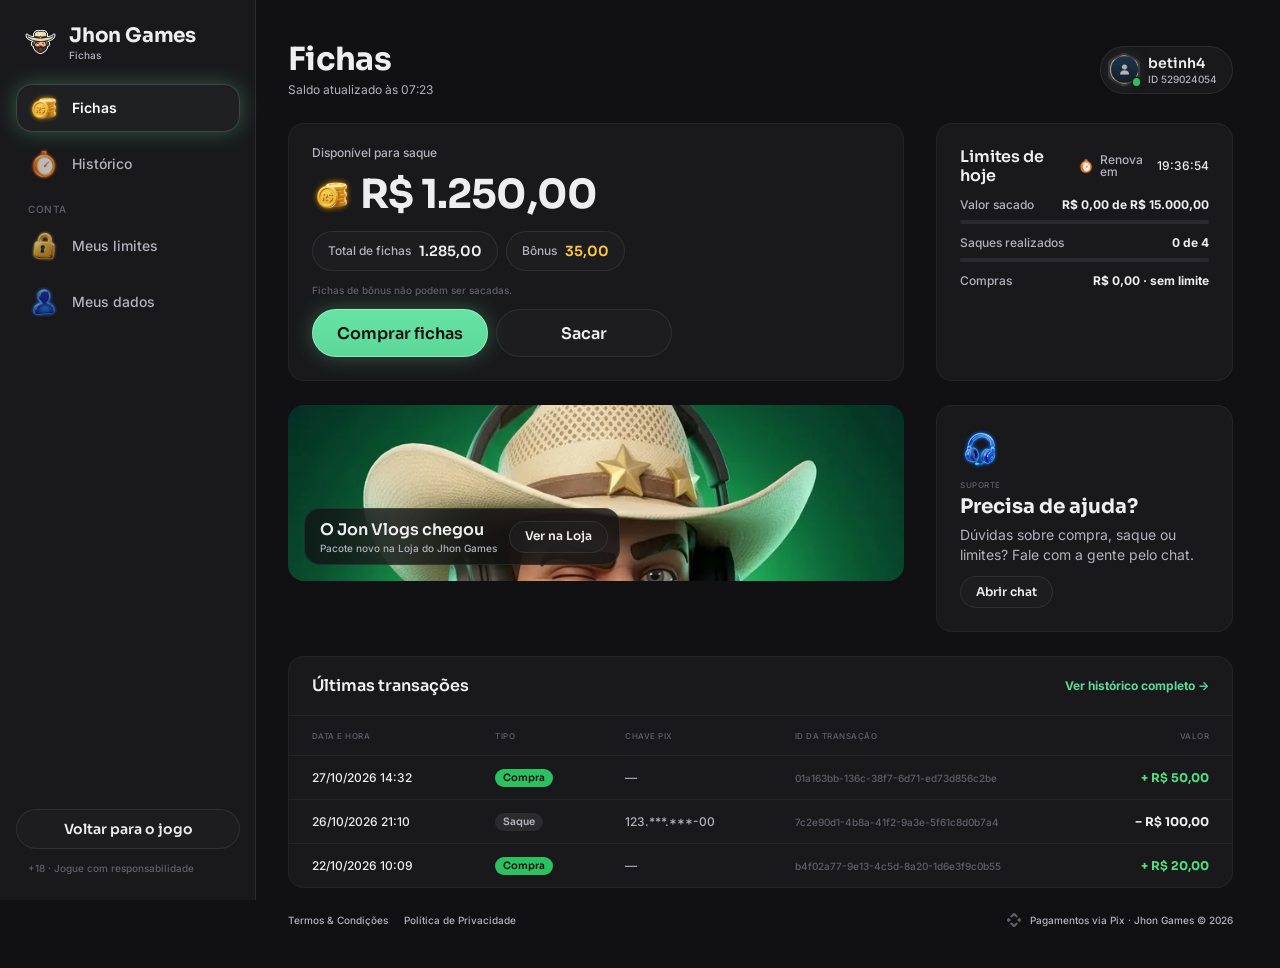
==== fichas/index.html @ e76ac59e "Protótipo jhon-games: versão da marca gerada a partir do EstrelaGames Kit da marca na Coleção Person" ====
<!doctype html>
<html lang="pt-BR">
<head>
<meta charset="utf-8">
<meta name="viewport" content="width=device-width, initial-scale=1, viewport-fit=cover">
<meta name="robots" content="noindex, nofollow">
<meta name="theme-color" content="#111113">
<title>Fichas · Jhon Games</title>
<link rel="icon" href="../assets/ui/logo_icon.webp">
<link rel="preconnect" href="https://fonts.googleapis.com">
<link rel="preconnect" href="https://fonts.gstatic.com" crossorigin>
<link rel="stylesheet" href="https://fonts.googleapis.com/css2?family=Inter:wght@400;500;600;700&family=Sora:wght@600;700;800&display=swap">
<link rel="stylesheet" href="../css/tokens.css?v=20261027h">
<link rel="stylesheet" href="../css/ui.css?v=20261027h">
<link rel="stylesheet" href="fichas.css?v=20261027h">
</head>
<body>
<svg width="0" height="0" style="position:absolute" aria-hidden="true">
  <defs><clipPath id="hexclip" clipPathUnits="objectBoundingBox"><path id="hexpath" d=""/></clipPath></defs>
  <symbol id="i-chev-l-light" viewBox="0 0 320 512"><path d="M20.7 267.3c-6.2-6.2-6.2-16.4 0-22.6l192-192c6.2-6.2 16.4-6.2 22.6 0s6.2 16.4 0 22.6L54.6 256 235.3 436.7c6.2 6.2 6.2 16.4 0 22.6s-16.4 6.2-22.6 0l-192-192z"/></symbol>
  <symbol id="i-x" viewBox="0 0 384 512"><path d="M324.5 411.1c6.2 6.2 16.4 6.2 22.6 0s6.2-16.4 0-22.6L214.6 256 347.1 123.5c6.2-6.2 6.2-16.4 0-22.6s-16.4-6.2-22.6 0L192 233.4 59.5 100.9c-6.2-6.2-16.4-6.2-22.6 0s-6.2 16.4 0 22.6L169.4 256 36.9 388.5c-6.2 6.2-6.2 16.4 0 22.6s16.4 6.2 22.6 0L192 278.6 324.5 411.1z"/></symbol>
  <symbol id="i-check" viewBox="0 0 448 512"><path d="M438.6 105.4c12.5 12.5 12.5 32.8 0 45.3l-256 256c-12.5 12.5-32.8 12.5-45.3 0l-128-128c-12.5-12.5-12.5-32.8 0-45.3s32.8-12.5 45.3 0L160 338.7 393.4 105.4c12.5-12.5 32.8-12.5 45.3 0z"/></symbol>
  <symbol id="i-copy" viewBox="0 0 448 512"><path d="M208 0H332.1c12.7 0 24.9 5.1 33.9 14.1l67.9 67.9c9 9 14.1 21.2 14.1 33.9V336c0 26.5-21.5 48-48 48H208c-26.5 0-48-21.5-48-48V48c0-26.5 21.5-48 48-48zM48 128h80v64H64V448H256V416h64v48c0 26.5-21.5 48-48 48H48c-26.5 0-48-21.5-48-48V176c0-26.5 21.5-48 48-48z"/></symbol>
  <symbol id="i-pix" viewBox="0 0 24 24"><path d="M6.1 6.3 10.1 2.3a2.7 2.7 0 0 1 3.8 0l4 4-2.3 2.3-2.9-2.9a1 1 0 0 0-1.4 0L8.4 8.6 6.1 6.3zm11.8 11.4-4 4a2.7 2.7 0 0 1-3.8 0l-4-4 2.3-2.3 2.9 2.9a1 1 0 0 0 1.4 0l2.9-2.9 2.3 2.3zM2.3 10.1l1.6-1.6L7.4 12l-3.5 3.5-1.6-1.6a2.7 2.7 0 0 1 0-3.8zm19.4 0a2.7 2.7 0 0 1 0 3.8l-1.6 1.6-3.5-3.5 3.5-3.5 1.6 1.6z"/></symbol>
</svg>

<div class="fx">
  <aside class="side" id="side" aria-label="Menu"></aside>
  <div class="main">
    <header class="mtop" id="mtop"></header>
    <main class="page" id="page"></main>
    <footer class="foot" id="foot"></footer>
  </div>
</div>
<div class="veil" id="veil" hidden><section class="drawer" id="drawer" role="dialog" aria-modal="true"></section></div>
<div class="toast" id="toast"><span class="hint-pill" id="toastTxt"></span></div>

<script src="fichas.js?v=20261027h"></script>
</body>
</html>
---- css/tokens.css ----
/* Jhon Games · tokens do DS EstrelaGames (Rjx31bgpOt4m1U8DVKyWtd · modo Jhon Games), valores resolvidos 1:1 */
:root{
  color-scheme: dark;
  /* background */
  --bg-default:#111113; --bg-subtle:#19191b; --bg-strong:#222325; --bg-raised:#292a2e; --bg-inset:#010101; --bg-highlight:#ffffff14; --bg-chrome:#19191b; --bg-divider:#292a2e; --bg-band:#00000052;
  --bga-default-50:#11111380; --bga-default-75:#111113bf; --bga-subtle-50:#19191b80; --bga-subtle-75:#19191bbf;
  --bga-strong-25:#22232540; --bga-strong-50:#22232580; --bga-strong-75:#222325bf;
  --bga-secondary-16:#5bd89929; --bga-secondary-32:#5bd89952; --bga-accent-12:#ffc8411f;
  /* border */
  --border-muted:#ffffff14; --border-default:#222325; --border-strong:#393a40; --border-focus:#67e3a3;
  --border-hl-top:#ffffff29; --border-gold-top:#b9f9d3e5; --border-gold-bottom:#67e3a35c;
  /* text */
  --text-default:#eeeef0; --text-muted:#b2b3bd; --text-link:#5bd899; --text-subtle:#5f606a; --text-disabled:#46484f;
  --text-brand:#5bd899; --text-success:#52de7e; --text-error:#ff6b6e; --text-prize:#ffc841;
  --text-on-color:#ffffff; --text-on-color-muted:#ffffffd9; --text-on-color-subtle:#ffffffb2; --text-on-light:#111113;
  /* system */
  --sys-info:#72edad; --sys-success:#2cc160; --sys-success-strong:#8cf0a9; --sys-warning:#ffbe2e; --sys-error:#ef4452;
  --sysa-success-25:#2cc16040; --sysa-error-25:#ef445240; --sysa-info-25:#3b74f540;
  --notification-error:#ef4452;
  /* effects */
  --hl-subtle:#ffffff29; --hl:#ffffff52; --hl-strong:#ffffff7a;
  --shadow-faint:#0000001f; --shadow-subtle:#0000003d; --shadow:#00000066; --shadow-strong:#00000080;
  --glow-info:#67e3a352; --glow-accent:#ffbe2e52; --glow-success:#52de7ea3; --glow-gold:#5bd89952; --glow-blue:#5bd899; --glow-red:#ff6b6e;
  /* surfaces */
  --surface-card-top:#19191b; --surface-card-bottom:#111113; --surface-elevated-top:#292a2e; --surface-elevated-bottom:#19191b;
  /* buttons */
  --btn-primary-top:#67e3a3; --btn-primary-bg:#0d8353; --btn-secondary-border:#72edad;
  --btn-disabled-top:#292a2e; --btn-disabled-bg:#292a2e; --btn-disabled-text:#46484f;
  /* tabs */
  --tab-default-text:#b2b3bd; --tab-container:#222325; --input-border:#222325;
  --tab-padrao:#67e3a3; --tab-padrao-tint:#67e3a33d; --tab-rosa:#e93d82; --tab-rosa-tint:#e93d823d;
  /* games */
  --game-truco:#e5484d; --game-paulista:#3b74f5; --game-cacheta:#8752f2; --game-tranca:#2cc160; --game-buraco:#1f9a4a;
  --game-poker:#0fa968; --game-sinuca:#2fa35a; --game-todos:#72edad; --game-domino:#14b8a6; --game-dama:#f76b15; --game-xadrez:#5b6cff;
  --game-paulista-tint:#3b74f53d; --game-truco-tint:#e5484d3d; --game-cacheta-tint:#8752f23d; --game-buraco-tint:#1f9a4a3d;
  /* crew */
  --crew-engenheiro:#4fb3ff; --crew-comandante:#f5c542; --crew-piloto:#ff5a36; --crew-navegador:#e86bff; --crew-explorador:#4dffb8;
  --crew-bar:#ff9f43; --crew-reis:#34d399; --crew-nobru:#3d8bff; --crew-inhui:#ff4fb0;
  /* stake / table */
  --stake-padrao-top:#005936; --stake-padrao-bottom:#072e1c; --stake-iniciante-top:#1f9a4a; --stake-iniciante-bottom:#1f502c;
  --table-card-top:#1f5a4a; --table-card-bottom:#0f2e2a; --table-stake:#ffc841;
  --plus-bg:#52de7e; --plus-icon:#111113;
  /* cards */
  --card-face:#ffffff; --card-border:#9ea2a4; --suit-red:#c72c3d; --suit-black:#141922; --back-top:#0e6c44; --back-bottom:#003d21;
  /* seat timer */
  --seat-timer-track:#ffffff1f; --seat-timer:#72edad;
  /* type */
  --f-display:"Sora", "Inter", system-ui, sans-serif;
  --f-ui:"Inter", system-ui, -apple-system, sans-serif;
  --f-call:"Industry", "Sora", sans-serif;
  /* marca · Jhon Games (sobrescreve) */
  --back-top:#0d8353; --back-bottom:#072e1c; --btn-primary-text:#111113; --btn-primary-bg:#5bd899; --crew-nobru:#72EDAD; --crew-inhui:#72EDAD;
}
/* estilos de texto do DS */
.t-d3xl{font:700 64px/1.2 var(--f-display);letter-spacing:-.02em}
.t-d2xl{font:700 48px/1.2 var(--f-display);letter-spacing:-.02em}
.t-dxl{font:700 40px/1.2 var(--f-display);letter-spacing:-.02em}
.t-dl{font:700 32px/1.2 var(--f-display);letter-spacing:-.02em}
.t-dm{font:700 24px/1.2 var(--f-display);letter-spacing:-.01em}
.t-ds{font:700 20px/1.2 var(--f-display);letter-spacing:-.01em}
.t-dxs{font:600 16px/1.2 var(--f-display)}
.t-d2xs{font:600 14px/1.2 var(--f-display)}
.t-d3xs{font:600 12px/1.2 var(--f-display)}
.t-hm{font:700 20px/1.2 var(--f-ui)}
.t-ll{font:500 16px/1 var(--f-ui)} .t-lm{font:500 14px/1 var(--f-ui)} .t-ls{font:500 12px/1 var(--f-ui)} .t-lxs{font:500 10px/1 var(--f-ui)} .t-l2xs{font:500 8px/1 var(--f-ui)}
.t-link{font:700 12px/1.5 var(--f-ui)}
.t-p2xl{font:400 20px/1.5 var(--f-ui)} .t-pm{font:400 14px/1.5 var(--f-ui)} .t-ps{font:400 12px/1.5 var(--f-ui)}
---- css/ui.css ----
/* EstrelaGames · base + componentes do DS (Apple Gamer Style · Glass). Medidas 1:1 com o Figma (frame 375). */
*{box-sizing:border-box}
html,body{height:100%;margin:0}
body{background:#05080c;color:var(--text-default);font-family:var(--f-ui);-webkit-font-smoothing:antialiased;overflow:hidden;-webkit-text-size-adjust:100%}
button{font:inherit;color:inherit;border:0;background:none;padding:0;margin:0;cursor:pointer;-webkit-tap-highlight-color:transparent;text-align:inherit}
button:focus-visible,[role="button"]:focus-visible{outline:2px solid var(--border-focus);outline-offset:2px}
/* cards clicáveis são div[role=button]: o WebKit (iPhone) não estica os filhos de um <button> com flex */
[role="button"]{cursor:pointer;-webkit-tap-highlight-color:transparent;-webkit-user-select:none;user-select:none;outline:0}
input{font:inherit;color:inherit;border:0;background:none;outline:0;padding:0;margin:0;min-width:0}
img,video{display:block;max-width:100%;user-select:none;-webkit-user-drag:none}
svg{display:block}
[hidden]{display:none!important}
.ic{flex:none;object-fit:contain;pointer-events:none}

/* ---------- aparelho ---------- */
.stage-wrap{position:fixed;inset:0;display:flex;align-items:center;justify-content:center}
.phone{position:relative;width:375px;height:812px;background:var(--bg-subtle);overflow:hidden;border-radius:48px;box-shadow:0 0 0 10px #0c1016,0 0 0 11px #2a3340,0 40px 80px rgba(0,0,0,.6);transform-origin:center;display:flex;flex-direction:column}
.status{position:relative;flex:none;height:44px;display:flex;align-items:center;justify-content:space-between;padding:0 26px 0 32px;font:600 15px/1 var(--f-ui);background:var(--bg-subtle);z-index:60;pointer-events:none}
.status .island{position:absolute;left:50%;top:10px;width:118px;height:32px;margin-left:-59px;border-radius:20px;background:#000}
.status .icons{display:flex;gap:6px;align-items:center}
.app{position:relative;flex:1;min-height:0;overflow:hidden}
@media (max-width:520px){
  .phone{width:100vw;height:100vh;height:100dvh;border-radius:0;box-shadow:none;transform:none!important}
  .status{display:none}
  .app{padding-top:env(safe-area-inset-top,0px)}
}
.scr{position:absolute;inset:0;display:flex;flex-direction:column;background:var(--bg-subtle);overflow:hidden}
.app>.scr{top:env(safe-area-inset-top,0px)}
@media (min-width:521px){.app>.scr{top:0}}
.scroll{flex:1;min-height:0;overflow-y:auto;overflow-x:hidden;-webkit-overflow-scrolling:touch;scrollbar-width:none;overscroll-behavior:contain}
.scroll::-webkit-scrollbar,.hscroll::-webkit-scrollbar{display:none}
/* linha com rolagem lateral: sem clip, sangra até a borda da tela (regra Oct 26) */
.hscroll{display:flex;overflow-x:auto;overflow-y:visible;scrollbar-width:none;margin:0 -8px;padding:0 8px;scroll-padding:0 8px;-webkit-overflow-scrolling:touch}

/* ---------- ícones 3D ---------- */
.i16{width:16px;height:16px}.i20{width:20px;height:20px}.i24{width:24px;height:24px}.i28{width:28px;height:28px}.i32{width:32px;height:32px}.i36{width:36px;height:36px}.i40{width:40px;height:40px}.i48{width:48px;height:48px}

/* ---------- header-game (Mobile · Glass) ---------- */
.hdr{position:relative;flex:none;height:64px;display:flex;align-items:center;gap:4px;padding:8px 12px;background:var(--bg-subtle);overflow:hidden;z-index:20}
.hdr::before{content:"";position:absolute;left:48px;top:-70px;width:280px;height:140px;border-radius:50%;background:var(--glow-blue);filter:blur(60px);opacity:.15;pointer-events:none}
.hdr .side{position:relative;flex:1;min-width:0;display:flex;align-items:center;gap:4px}
.hdr .logo{width:24px;height:36px;display:grid;place-items:center;flex:none}
.hdr .logo img{width:25px;height:24px}
.cpill{flex:1;min-width:0;height:34px;display:flex;align-items:center;gap:2px;padding:4px;border-radius:999px;background:linear-gradient(90deg,#52de7e1a,#22232506),var(--bga-strong-50);box-shadow:inset 0 0 0 1px var(--border-muted);overflow:hidden}
.cpill.bonus{padding:4px 8px 4px 4px;background:linear-gradient(90deg,#22232506,#ffc8411a),var(--bga-strong-50)}
.cpill .ic{width:24px;height:24px}
.cpill .t{flex:1;min-width:0;display:flex;flex-direction:column;gap:2px;text-align:left}
.cpill .t small{font:500 8px/1 var(--f-ui);color:var(--text-muted)}
.cpill .t b{font:700 12px/10px var(--f-ui);color:var(--text-default);white-space:nowrap;overflow:hidden;text-overflow:ellipsis}
.cpill.bonus .t b{color:var(--text-prize)}
.cpill .plus{width:20px;height:20px;border-radius:10px;background:var(--plus-bg);display:grid;place-items:center;flex:none}
.cpill .plus svg{width:12px;height:12px;fill:var(--plus-icon)}
.hbell{position:relative;width:36px;height:36px;border-radius:18px;background:var(--bga-strong-50);box-shadow:inset 0 0 0 1px var(--border-muted);display:grid;place-items:center;flex:none}
.hbell .ic{width:28px;height:28px}
.hbell i{position:absolute;left:28px;top:0;width:8px;height:8px;border-radius:50%;background:var(--notification-error)}
.hbell i[hidden]{display:none}

/* ---------- header-avatar (hexágono com borda da tripulação) ---------- */
.hav{position:relative;display:inline-block;flex:none;width:var(--w,44px);height:var(--h,48px)}
.hav .gl{position:absolute;left:-4.5%;top:0;width:109%;aspect-ratio:1;border-radius:50%;background:var(--cc);filter:blur(calc(var(--w,44px) * .16));opacity:.45;pointer-events:none}
.hav .hx{position:absolute;inset:0;-webkit-clip-path:url(#hexclip);clip-path:url(#hexclip);background:var(--cc)}
.hav .hx img{position:absolute;inset:2px;width:calc(100% - 4px);height:calc(100% - 4px);object-fit:cover;object-position:center top;-webkit-clip-path:url(#hexclip);clip-path:url(#hexclip);background:var(--bg-raised)}
.hav .on{position:absolute;left:77%;top:75%;width:23%;aspect-ratio:1;border-radius:50%;background:var(--sys-success);box-shadow:0 0 0 1.5px var(--bg-subtle)}
.hav.xs{--w:24px;--h:26px}.hav.s{--w:32px;--h:35px}.hav.m{--w:44px;--h:48px}.hav.l{--w:56px;--h:60px}
.hav.xs .hx img,.hav.s .hx img{inset:1.5px;width:calc(100% - 3px);height:calc(100% - 3px)}
.hav.empty{height:var(--w)}
.hav.empty .av0{position:absolute;inset:4.5%;width:91%;height:91%}
.hav.empty .add{position:absolute;left:63.6%;top:63.6%;width:27.3%;height:27.3%;border-radius:50%;background:var(--plus-bg);box-shadow:0 0 0 1.2px var(--bg-subtle);display:grid;place-items:center}
.hav.empty .add svg{width:58%;height:58%;fill:var(--plus-icon)}

/* ---------- avatar circular (avatar-estrela-games) ---------- */
.av{position:relative;display:inline-block;vertical-align:middle;flex:none;width:var(--s,48px);height:var(--s,48px);border-radius:50%;background:linear-gradient(180deg,var(--surface-elevated-top),var(--surface-elevated-bottom));box-shadow:inset 0 0 0 var(--bw,2px) #ffffff29}
.av img{position:absolute;inset:var(--bw,2px);width:calc(100% - 2*var(--bw,2px));height:calc(100% - 2*var(--bw,2px));border-radius:50%;object-fit:cover;object-position:center top}
.av.s{--s:32px;--bw:1px}.av.m{--s:48px;--bw:2px}.av.l{--s:80px;--bw:3px}.av.xl{--s:120px;--bw:4px}
.av .lvl{position:absolute;left:50%;bottom:-4px;transform:translateX(-50%);padding:1px 6px;border-radius:999px;background:var(--bg-raised);box-shadow:0 0 0 2px var(--bg-default);font:600 12px/14px var(--f-display);white-space:nowrap}
.av.empty .ph{position:absolute;inset:25%;width:50%;height:50%;fill:#ffffff52}
.av .addb{position:absolute;left:63.3%;top:63.3%;width:36.7%;height:36.7%;border-radius:50%;background:var(--plus-bg);display:grid;place-items:center;box-shadow:0 0 0 3px var(--bg-subtle)}
.av .addb svg{width:50%;height:50%;fill:#fff}

/* ---------- navbar-glass ---------- */
.nav{position:absolute;left:16px;right:16px;bottom:calc(12px + env(safe-area-inset-bottom,0px));height:64px;display:flex;align-items:stretch;padding:4px;border-radius:24px;background:var(--bga-strong-75);box-shadow:inset 0 0 0 1px var(--border-muted);-webkit-backdrop-filter:blur(24px);backdrop-filter:blur(24px);z-index:30}
.nav>button{position:relative;flex:1;min-width:0;display:flex;flex-direction:column;align-items:center;justify-content:center;border-radius:20px}
.nav>button .ic{width:32px;height:32px;opacity:.75}
.nav>button>span{font:500 10px/1 var(--f-ui);color:var(--text-subtle);white-space:nowrap}
.nav>button.on{flex:none;width:104px;justify-content:flex-end;gap:2px;padding-bottom:6px;background:var(--bga-secondary-16);box-shadow:inset 0 0 0 1px var(--hl-subtle),0 0 20px var(--glow-info)}
.nav>button.on .ic{position:absolute;left:28px;top:-14px;width:48px;height:48px;opacity:1}
.nav>button.on .lr{width:100%;display:flex;align-items:center;justify-content:space-between;padding:0 8px}
.nav>button.on .lr span{font:500 10px/1 var(--f-ui);color:var(--text-on-color)}
.nav .lr i{width:16px;height:16px;display:grid;place-items:center}
.nav .lr svg{width:10px;height:16px;fill:var(--text-on-color)}

/* ---------- game-block ---------- */
.gb{position:relative;flex:none;width:72px;height:64px;border-radius:16px;display:flex;flex-direction:column;align-items:center;justify-content:center;padding:4px 0;background:var(--tab-container);box-shadow:inset 0 0 0 1px var(--hl);font:500 10px/1 var(--f-ui);color:var(--text-on-color);white-space:nowrap}
.gb .ic{width:40px;height:40px}
.gb.on{justify-content:flex-end;padding:0 0 6px;background:var(--gc);box-shadow:0 4px 12px var(--gs,transparent)}
.gb.on .ic{position:absolute;left:50%;top:-12px;width:60px;height:60px;margin-left:-30px}
.gb .lk{position:absolute;right:4px;top:4px;width:14px;height:14px;opacity:.8}
.gb.on .lk{display:none}
.games-row{gap:8px;padding-top:12px;margin-top:-12px}
.games-row .gb{width:72px}

/* ---------- tabs ---------- */
.tabs{display:flex;gap:2px;height:44px;padding:4px;border-radius:12px;background:var(--bg-raised);box-shadow:inset 0 0 0 1px var(--input-border)}
.tabs>button{position:relative;flex:1;min-width:0;height:34px;border-radius:8px;display:flex;align-items:center;justify-content:center;padding:8px 16px;font:500 12px/1 var(--f-ui);color:var(--tab-default-text);white-space:nowrap}
.tabs>button.on{background:var(--tc-tint);font:700 12px/18px var(--f-ui);color:var(--text-default)}
.tabs>button.on::after{content:"";position:absolute;left:50%;bottom:0;width:24px;height:3px;margin-left:-12px;border-radius:2px;background:var(--tc);box-shadow:0 0 8px var(--tc)}
.tabs>button .lk{font:500 9px/1 var(--f-ui);margin-left:4px;opacity:.7}
.tabs{--tc:var(--tab-padrao);--tc-tint:var(--tab-padrao-tint)}
.tabs.t-azul{--tc:var(--game-paulista);--tc-tint:var(--game-paulista-tint)}
.tabs.t-vermelha{--tc:var(--game-truco);--tc-tint:var(--game-truco-tint)}
.tabs.t-roxa{--tc:var(--game-cacheta);--tc-tint:var(--game-cacheta-tint)}
.tabs.t-verde{--tc:var(--game-buraco);--tc-tint:var(--game-buraco-tint)}
.tabs.t-rosa{--tc:var(--tab-rosa);--tc-tint:var(--tab-rosa-tint)}

/* ---------- button-glass ---------- */
.btn{display:inline-flex;align-items:center;justify-content:center;gap:8px;white-space:nowrap;transition:transform .12s,filter .12s;flex:none}
.btn:active{transform:scale(.97)}
.btn.l{height:48px;padding:0 24px;border-radius:24px;font:600 16px/1.2 var(--f-display)}
.btn.m{height:40px;padding:0 20px;border-radius:20px;font:600 14px/1.2 var(--f-display)}
.btn.s{height:32px;padding:0 16px;border-radius:16px;font:600 12px/1.2 var(--f-display)}
.btn.xl{height:56px;padding:0 24px;border-radius:28px;font:600 16px/1.2 var(--f-display)}
.btn.m44{height:44px;border-radius:22px}
.btn.pri{background:linear-gradient(180deg,var(--btn-primary-top),var(--btn-primary-bg));box-shadow:inset 0 0 0 1px var(--hl),0 0 20px var(--glow-info);color:var(--btn-primary-text)}
.btn.sec{background:var(--bga-strong-50);box-shadow:inset 0 0 0 1px var(--border-muted);color:var(--text-default)}
.btn:disabled,.btn.dis{background:var(--btn-disabled-bg);box-shadow:none;color:var(--btn-disabled-text);pointer-events:none}
.btn.danger-txt{background:none;box-shadow:none;color:var(--text-error);font:500 14px/1 var(--f-ui)}
.btn.fill{flex:1;min-width:0}
.btn.wide{width:100%}
.btn .ic{width:20px;height:20px}

/* ---------- button-icon ---------- */
.bicon{width:40px;height:40px;border-radius:20px;display:grid;place-items:center;flex:none;background:var(--bga-strong-50);box-shadow:inset 0 0 0 1px var(--border-muted)}
.bicon .ic{width:24px;height:24px}
.bicon.s{width:32px;height:32px;border-radius:16px}.bicon.s .ic{width:20px;height:20px}
.bicon svg{width:14px;height:14px;fill:var(--text-default)}
.bicon.s28{width:28px;height:28px;border-radius:14px}.bicon.s28 svg{width:16px;height:16px}

/* ---------- tag ---------- */
.tag{display:inline-flex;align-items:center;gap:4px;padding:2px 8px;border-radius:999px;font:600 12px/14px var(--f-display);white-space:nowrap;flex:none}
.tag.neutral{background:#ffffff14;color:var(--text-muted)}
.tag.gold{background:#5bd89929;color:var(--text-brand);box-shadow:inset 0 0 0 1px #b9f9d38c}
.tag.success{background:var(--sys-success);color:var(--bg-default)}
.tag.danger{background:var(--sys-error);color:var(--text-default)}
.tag.info{background:var(--sys-info);color:var(--text-default)}
.tag.live{background:var(--sys-error);color:var(--text-default)}
.tag.beginner{background:var(--game-buraco);color:var(--text-default)}

/* ---------- section-title ---------- */
.stitle{display:flex;align-items:center;justify-content:space-between;gap:16px}
.stitle .tx{flex:1;min-width:0;display:flex;flex-direction:column;gap:2px}
.stitle b{font:700 20px/1.2 var(--f-display);letter-spacing:-.01em}
.stitle small{font:500 12px/1 var(--f-ui);color:var(--text-muted)}
.trow{display:flex;align-items:center;justify-content:space-between;gap:8px}
.trow b{font:600 14px/1.2 var(--f-display)}
.trow small{font:500 10px/1 var(--f-ui);color:var(--text-subtle)}

/* ---------- page-top ---------- */
.ptop{flex:none;display:flex;align-items:center;justify-content:space-between;gap:8px;padding:8px;min-height:45px}
.ptop .l{display:flex;align-items:center;gap:8px;min-width:0}
.ptop .back{width:28px;height:28px;border-radius:14px;display:grid;place-items:center;background:var(--bga-strong-50);box-shadow:inset 0 0 0 1px var(--border-muted);flex:none}
.ptop .back svg{width:10px;height:16px;fill:var(--text-default)}
.ptop .tx{display:flex;flex-direction:column;min-width:0}
.ptop .tx b{font:600 16px/1.2 var(--f-display);white-space:nowrap;overflow:hidden;text-overflow:ellipsis}
.ptop .tx small{display:flex;align-items:center;gap:4px;font:500 10px/1 var(--f-ui);color:var(--text-muted)}
.ptop .tx small i{width:6px;height:6px;border-radius:50%;background:var(--sys-success)}

/* ---------- input-search / input ---------- */
.search{display:flex;align-items:center;gap:8px;height:40px;padding:0 16px 0 12px;border-radius:20px;background:var(--bga-strong-50);box-shadow:inset 0 0 0 1px var(--border-muted)}
.search svg{width:16px;height:16px;fill:var(--text-muted);flex:none}
.search input{flex:1;font:500 12px/1 var(--f-ui);color:var(--text-default)}
.search input::placeholder{color:var(--text-muted)}
.field{display:flex;flex-direction:column;gap:8px}
.field>label{font:500 14px/1 var(--f-ui);color:var(--text-default)}
.field .box{display:flex;align-items:center;gap:8px;height:40px;padding:8px 12px;border-radius:12px;background:var(--bga-strong-50);box-shadow:inset 0 0 0 1px var(--border-muted)}
.field .box:focus-within{box-shadow:inset 0 0 0 1px var(--border-focus)}
.field .box input{flex:1;font:400 14px/1.5 var(--f-ui);color:var(--text-default)}
.field .box input::placeholder{color:var(--text-disabled)}
.field .box button svg{width:20px;height:20px;fill:var(--text-muted)}

/* ---------- otp ---------- */
.otp{display:flex;gap:8px;justify-content:center}
.otp .bx{width:48px;height:56px;border-radius:12px;background:#ffffff14;display:grid;place-items:center;font:700 24px/1.2 var(--f-display);color:var(--text-default);box-shadow:inset 0 0 0 1px var(--border-muted)}
.otp .bx.act{background:#ffffff1f;box-shadow:inset 0 0 0 2px var(--border-focus),0 0 12px var(--glow-info)}
.otp .bx.act::after{content:"";width:2px;height:24px;background:var(--border-focus);animation:blink 1s steps(1) infinite}
@keyframes blink{50%{opacity:0}}
.otp-in{position:absolute;opacity:0;pointer-events:none;width:1px;height:1px}

/* ---------- progress ---------- */
.prog{height:4px;border-radius:999px;background:#ffffff1f;overflow:hidden;flex:1}
.prog i{display:block;height:100%;border-radius:inherit;background:var(--tab-padrao);transition:width .3s}

/* ---------- stake-pill ---------- */
.stakes{position:relative;height:128px;overflow:hidden;margin:0 -8px}
.stakes .track{position:absolute;top:8px;left:50%;transform:translateX(-50%);display:flex;align-items:center;gap:8px;height:112px}
.sp{position:relative;flex:none;display:flex;flex-direction:column;border-radius:16px;padding:4px 4px 0;background:linear-gradient(180deg,var(--surface-elevated-top),var(--surface-card-bottom));box-shadow:inset 0 0 0 1px #ffffff29,0 16px 40px var(--shadow);transition:width .25s,height .25s}
.sp .st{position:relative;flex:1;align-self:stretch;border-radius:12px;display:flex;flex-direction:column;align-items:center;justify-content:center;gap:4px;background:linear-gradient(180deg,var(--stake-padrao-top),var(--stake-padrao-bottom));box-shadow:inset 0 0 0 1px var(--hl-subtle),inset 0 2px 8px var(--shadow)}
.sp .v{display:flex;align-items:center;gap:4px;font:600 14px/1.2 var(--f-display);white-space:nowrap}
.sp .v .ic{width:14px;height:14px}
.sp .q{position:absolute;top:4px;right:4px;display:flex;align-items:center;gap:3px;padding:2px 5px;border-radius:8px;background:var(--bga-strong-50);font:500 8px/1 var(--f-ui);white-space:nowrap}
.sp .q::before{content:"";width:5px;height:5px;border-radius:50%;background:var(--sys-success)}
.sp .tg{padding:2px 6px;border-radius:6px;background:var(--bga-strong-50);font:500 8px/1 var(--f-ui);color:var(--text-success)}
.sp .ft{flex:none;display:flex;align-items:center;justify-content:center;gap:3px;padding:4px 0 5px;white-space:nowrap}
.sp .ft small{font:500 8px/1 var(--f-ui);color:var(--text-muted)}
.sp .ft b{font:500 8px/1 var(--f-ui)}
.sp.ini .st{background:linear-gradient(180deg,var(--stake-iniciante-top),var(--stake-iniciante-bottom))}
.sp.S{width:68px;height:68px;padding:4px}
.sp.S .q,.sp.S .ft,.sp.S .tg{display:none}
.sp.M{width:88px;height:88px}
.sp.M .v{font:600 16px/1.2 var(--f-display)} .sp.M .v .ic{width:18px;height:18px}
.sp.L{width:112px;height:112px}
.sp.L .v{font:700 20px/1.2 var(--f-display);letter-spacing:-.01em} .sp.L .v .ic{width:24px;height:24px}
.sp.L .ft b{font:500 10px/1 var(--f-ui)}
.sp.on{box-shadow:inset 0 0 0 2px var(--btn-secondary-border),0 0 20px var(--glow-info)}
.sp.on .st{background:linear-gradient(180deg,var(--btn-primary-top),var(--btn-primary-bg))}
.sp.on.ini .st{background:linear-gradient(180deg,var(--stake-iniciante-top),var(--stake-iniciante-bottom))}
.stake-grid{display:grid;grid-template-columns:repeat(3,minmax(0,1fr));gap:12px}
.stake-grid .sp{width:auto;height:88px}

/* ---------- table-glass (mesa aberta) ---------- */
.tg-row{display:grid;grid-template-columns:repeat(2,minmax(0,1fr));gap:16px 8px}
.tgl{position:relative;height:92px;border-radius:46px;padding:4px;display:flex;background:linear-gradient(180deg,var(--surface-elevated-top),var(--surface-card-bottom));box-shadow:inset 0 0 0 1px #ffffff29,0 16px 40px var(--shadow);text-align:left}
.tgl .felt{flex:1;align-self:stretch;min-width:0;display:flex;align-items:center;padding:10px 12px 6px 70px;border-radius:41px;background:linear-gradient(180deg,var(--table-card-top),var(--table-card-bottom));box-shadow:inset 0 0 0 1px var(--hl-subtle),inset 0 2px 8px var(--shadow)}
.tgl .vals{display:flex;flex-direction:column;gap:4px;min-width:0}
.tgl .vals b{font:600 14px/1.2 var(--f-display);color:var(--table-stake);white-space:nowrap}
.tgl .vals small{font:500 10px/1 var(--f-ui);color:#ffffffb2;white-space:nowrap}
.tgl .seats{display:flex;align-items:center;gap:2px;height:20px}
.tgl .seats .pl{display:flex}
.tgl .seats .pl span{width:20px;height:20px;border-radius:10px;overflow:hidden;background:var(--cc);margin-right:-6px;box-shadow:0 0 0 1px var(--table-card-bottom)}
.tgl .seats .pl span img{width:100%;height:100%;object-fit:cover;object-position:center top}
.tgl .seats em{font:600 12px/14px var(--f-display);font-style:normal;margin-left:8px}
.tgl .tab{position:absolute;left:50%;top:-8px;transform:translateX(-50%);padding:2px 8px;border-radius:8px;background:var(--surface-elevated-top);box-shadow:inset 0 0 0 1px var(--border-muted);font:500 10px/12px var(--f-ui);color:var(--text-subtle);white-space:nowrap}
.tgl .deck{position:absolute;left:14px;top:25px;width:52px;height:52px}
.tgl.locked .felt>*{opacity:.55}
.tgl.pool{border-radius:16px}
.tgl.pool .felt{border-radius:12px;position:relative;overflow:hidden;background:linear-gradient(180deg,#2fa35a,#145c32)}
.tgl.pool .felt::before{content:"";position:absolute;left:30%;top:0;bottom:0;border-left:1px solid #ffffff29}
.tgl.pool .pk{position:absolute;width:10px;height:10px;border-radius:50%;background:#000000b2;box-shadow:inset 0 0 0 1px #ffffff1f}

/* ---------- action-tile ---------- */
.atile{width:80px;height:64px;border-radius:16px;display:flex;flex-direction:column;align-items:center;justify-content:center;background:var(--bga-strong-50);box-shadow:inset 0 0 0 1px var(--border-muted);font:600 14px/1.2 var(--f-display);flex:none}
.atile .ic{width:28px;height:28px}

/* ---------- bottom sheet (sheet glass) ---------- */
.veil{position:absolute;inset:0;z-index:50;background:var(--bga-default-75);display:flex;align-items:flex-end;animation:fade .2s both}
.bsheet{position:relative;width:100%;max-height:calc(100% - 24px);display:flex;flex-direction:column;align-items:stretch;gap:12px;padding:8px 12px calc(24px + env(safe-area-inset-bottom,0px));border-radius:24px 24px 0 0;background:var(--bg-subtle);box-shadow:inset 0 1px 0 var(--hl-subtle),0 16px 40px var(--shadow);animation:up .28s cubic-bezier(.2,.9,.3,1) both;overflow:hidden}
.bsheet.g16{gap:16px}
.bsheet .handle{width:36px;height:4px;border-radius:2px;background:var(--border-muted);align-self:center;flex:none}
.bsheet .scroll{margin:0 -12px;padding:0 12px}
.sh-h{display:flex;align-items:center;gap:12px;flex:none}
.sh-h>.ic{width:36px;height:36px}
.sh-h .tx{flex:1;min-width:0;display:flex;flex-direction:column;gap:2px}
.sh-h .tx b{font:600 16px/1.2 var(--f-display)}
.sh-h .tx small{font:500 10px/1.2 var(--f-ui);color:var(--text-subtle)}
.sh-h .tx small.ok{display:flex;align-items:center;gap:6px;color:var(--sys-success)}
.sh-h .tx small.ok::before{content:"";width:8px;height:8px;border-radius:50%;background:var(--sys-success)}
.xbtn{width:32px;height:32px;border-radius:16px;display:grid;place-items:center;background:var(--bga-strong-50);box-shadow:inset 0 0 0 1px var(--border-muted);flex:none}
.xbtn svg{width:14px;height:14px;fill:var(--text-default)}
@keyframes up{from{transform:translateY(100%)}to{transform:none}}
@keyframes fade{from{opacity:0}}
@keyframes pop{from{transform:scale(.3);opacity:0}}

/* ---------- hint (pílula) / toast ---------- */
.hint-pill{display:inline-flex;align-items:center;gap:4px;padding:4px 12px;border-radius:999px;background:var(--bga-strong-75);box-shadow:inset 0 0 0 1px var(--hl-subtle);font:500 10px/1.2 var(--f-ui);color:var(--text-default);white-space:nowrap;-webkit-backdrop-filter:blur(12px);backdrop-filter:blur(12px)}
.toast{position:absolute;left:50%;top:72px;transform:translate(-50%,-8px);opacity:0;transition:opacity .2s,transform .2s;z-index:90;pointer-events:none;max-width:calc(100% - 32px)}
.toast .hint-pill{font-size:11px;padding:6px 14px;white-space:normal;text-align:center}
.toast.show{opacity:1;transform:translate(-50%,0)}

/* ---------- list / cells ---------- */
.cell{display:flex;flex-direction:column;gap:2px;padding:8px;border-radius:12px;background:var(--bga-strong-50);box-shadow:inset 0 0 0 1px var(--border-muted);min-width:0;flex:1}
.cell small{font:500 10px/1 var(--f-ui);color:var(--text-subtle)}
.cell b{font:600 14px/1.2 var(--f-display);white-space:nowrap}
.card-raised{border-radius:16px;background:var(--bg-raised)}
.muted{color:var(--text-muted)}.subtle{color:var(--text-subtle)}.prize{color:var(--text-prize)}.ok{color:var(--text-success)}.err{color:var(--text-error)}

@media (prefers-reduced-motion: reduce){*,*::before,*::after{animation-duration:.01ms!important;animation-iteration-count:1!important;transition-duration:.01ms!important}}
---- fichas/fichas.css ----
/* Jhon Games · Fichas (página fora do app). Usa os tokens e componentes do app (../css/tokens.css + ui.css: .btn, .tabs, .tag, .field, .xbtn, .hav, .toast).
   Celular (Figma W01–W09, 375): header + abas + cartões empilhados, comprar/sacar em tela cheia.
   Computador ≥ 1024 (Figma DW01–DW09, 1920): menu 256 à esquerda, conteúdo 1312 (grade 864 + 416, gap 32), comprar/sacar num drawer de 480. */
html,body{height:auto;min-height:100%}
html{scrollbar-gutter:stable}
body{overflow:auto;background:var(--bg-default)}
body.lock{overflow:hidden}
a{color:inherit;text-decoration:none}
.od{display:none}
.fx{min-height:100vh;display:flex}
.main{flex:1;min-width:0;display:flex;flex-direction:column}
.ic{width:24px;height:24px}

/* ---------- celular: header + abas ---------- */
.side{display:none}
.mtop{position:sticky;top:0;z-index:20;display:flex;flex-direction:column;background:var(--bg-default);padding-top:env(safe-area-inset-top,0px)}
.mtop .row{display:flex;align-items:center;gap:12px;height:60px;padding:0 16px 0 12px;box-shadow:inset 0 -1px 0 var(--border-muted)}
.bk{width:32px;height:32px;border-radius:16px;display:grid;place-items:center;flex:none;background:var(--bga-strong-50);box-shadow:inset 0 0 0 1px var(--border-muted)}
.bk svg{width:10px;height:16px;fill:var(--text-brand)}
.brand{flex:1;min-width:0;display:flex;align-items:center;gap:12px}
.brand img{width:33px;height:32px}
.brand span{display:flex;flex-direction:column;gap:2px}
.brand b{font:700 20px/1.2 var(--f-display);letter-spacing:-.01em}
.brand small{font:500 10px/1 var(--f-ui);color:var(--text-muted)}
.mtop .tabs{margin:12px 12px 0}
.mtop .tabs>button{height:36px}

.page{display:flex;flex-direction:column;gap:12px;padding:12px 12px 0}
.ptitle{display:none}
.ptitle.mob{display:flex;padding:8px 4px 0}
.ptitle .tx{display:flex;flex-direction:column;gap:4px}
.ptitle h1{margin:0;font:700 20px/1.2 var(--f-display);letter-spacing:-.01em}
.ptitle .tx small{font:400 12px/1.4 var(--f-ui);color:var(--text-muted)}
.ptitle .r{display:none}

.card{display:flex;flex-direction:column;gap:16px;padding:16px;border-radius:16px;background:var(--bg-subtle);box-shadow:inset 0 0 0 1px var(--border-default)}
.grid,.col{display:flex;flex-direction:column;gap:12px}

/* saldo */
.bal{gap:12px}
.bal .lbl{font:500 12px/1 var(--f-ui);color:var(--text-muted)}
.amt{display:flex;align-items:center;gap:8px}
.amt .ic{width:32px;height:32px}
.amt b{font:700 32px/1.2 var(--f-display);letter-spacing:-.02em}
.chips{display:flex;flex-wrap:wrap;gap:8px}
.chip{display:inline-flex;align-items:center;gap:8px;height:40px;padding:0 16px;border-radius:20px;background:var(--bga-strong-50);box-shadow:inset 0 0 0 1px var(--border-muted)}
.chip small{font:500 12px/1 var(--f-ui);color:var(--text-muted)}
.chip b{font:600 14px/1.2 var(--f-display)}
.prize{color:var(--text-prize)}
.bal .bnote{font:500 10px/1.4 var(--f-ui);color:var(--text-subtle)}
.acts{display:grid;grid-template-columns:repeat(2,minmax(0,1fr));gap:8px}
.acts .btn{width:100%}

/* limites */
.lim{gap:12px}
.lh{display:flex;align-items:center;justify-content:space-between;gap:8px}
.lh>b{font:700 20px/1.2 var(--f-display);letter-spacing:-.01em}
.renew{display:flex;align-items:center;gap:6px}
.renew .ic{width:16px;height:16px}
.renew small{font:500 12px/1 var(--f-ui);color:var(--text-muted)}
.renew b{font:500 12px/1 var(--f-ui)}
.lrow{display:flex;align-items:center;justify-content:space-between;gap:8px;font:500 14px/1.2 var(--f-ui);color:var(--text-muted)}
.lrow b{font:700 14px/1.2 var(--f-ui);color:var(--text-default);text-align:right}
.lbar{display:block;height:4px;margin-top:-4px;border-radius:2px;background:var(--bg-raised);overflow:hidden}
.lbar i{display:block;height:100%;border-radius:2px;background:var(--tab-padrao)}

/* banner da Loja */
.banner{position:relative;height:168px;border-radius:16px;overflow:hidden;box-shadow:inset 0 0 0 1px var(--border-default)}
.banner>img{width:100%;height:100%;object-fit:cover;object-position:center 30%}
.banner .gl{position:absolute;left:12px;right:12px;bottom:12px;display:flex;align-items:center;gap:12px;padding:12px 12px 12px 16px;border-radius:16px;background:var(--bga-default-75);-webkit-backdrop-filter:blur(24px);backdrop-filter:blur(24px);box-shadow:inset 0 0 0 1px var(--border-muted)}
.banner .gl>span{flex:1;min-width:0;display:flex;flex-direction:column;gap:4px}
.banner .gl b{font:600 14px/1.2 var(--f-display);white-space:nowrap;overflow:hidden;text-overflow:ellipsis}
.banner .gl small{font:500 10px/1 var(--f-ui);color:var(--text-muted)}

/* suporte */
.help{flex-direction:row;align-items:center;gap:12px}
.help>.ic{width:40px;height:40px}
.help .tx{flex:1;min-width:0;display:flex;flex-direction:column;gap:2px}
.help .k{display:none}
.help .tx b{font:600 16px/1.2 var(--f-display)}
.help .tx>span{font:500 12px/1.3 var(--f-ui);color:var(--text-muted)}

/* transações */
.txs{padding:0;gap:0;overflow:hidden}
.th{display:flex;align-items:center;justify-content:space-between;padding:16px;box-shadow:inset 0 -1px 0 var(--border-default)}
.th b{font:600 16px/1.2 var(--f-display)}
.th a{font:700 12px/1.5 var(--f-ui);color:var(--text-link)}
.tbl{display:none}
.tlist{display:flex;flex-direction:column}
.trow{display:flex;align-items:center;justify-content:space-between;gap:12px;padding:16px;box-shadow:inset 0 -1px 0 var(--border-default)}
.trow:last-child{box-shadow:none}
.trow span{display:flex;flex-direction:column;gap:6px}
.trow .l{align-items:flex-start}
.trow .r{align-items:flex-end;text-align:right}
.trow small{font:500 12px/1 var(--f-ui);color:var(--text-muted)}
.trow .r small{font-size:10px;color:var(--text-subtle)}
.trow b{font:700 14px/1.2 var(--f-display)}
.ok{color:var(--text-success)!important}
.tag{font-size:12px;padding:3px 10px}

/* histórico: no celular cada bloco é um cartão */
.hist{background:none;box-shadow:none;padding:0;gap:12px}
.hbar{display:flex;flex-direction:column;gap:12px}
.hbar .tabs>button{height:36px}
.flt{display:flex;gap:8px}
.fbtn,.search{display:flex;align-items:center;gap:8px;height:40px;padding:0 12px;border-radius:12px;background:var(--bg-subtle);box-shadow:inset 0 0 0 1px var(--border-default);font:500 14px/1 var(--f-ui)}
.fbtn{flex:none}
.fbtn .ic,.search .ic{width:20px;height:20px}
.search{flex:1;min-width:0}
.search input{flex:1;font:400 14px/1.5 var(--f-ui)}
.search input::placeholder{color:var(--text-muted)}
.sum{display:grid;grid-template-columns:repeat(3,minmax(0,1fr));gap:8px;padding:16px;border-radius:16px;background:var(--bg-subtle);box-shadow:inset 0 0 0 1px var(--border-default)}
.sum div{display:flex;flex-direction:column;gap:6px}
.sum small{font:500 10px/1 var(--f-ui);color:var(--text-subtle);text-transform:uppercase;letter-spacing:.04em}
.sum div:last-child{text-align:right}
.sum b{font:700 20px/1.2 var(--f-display);letter-spacing:-.01em}
.hl{display:flex;flex-direction:column;border-radius:16px;background:var(--bg-subtle);box-shadow:inset 0 0 0 1px var(--border-default);overflow:hidden}
.hl .trow{box-shadow:inset 0 -1px 0 var(--border-default)}
.pag{padding:16px;text-align:center;font:500 10px/1 var(--f-ui);color:var(--text-subtle)}
.empty{margin:0;padding:32px 16px;text-align:center;font:500 14px/1.4 var(--f-ui);color:var(--text-muted)}

/* dados + avisos */
.dados{gap:0;padding:4px 16px}
.dados div{display:flex;flex-direction:column;gap:6px;padding:12px 0;box-shadow:inset 0 -1px 0 var(--border-default)}
.dados div:last-child{box-shadow:none}
.dados small{font:500 12px/1 var(--f-ui);color:var(--text-muted)}
.dados b{font:500 16px/1.2 var(--f-ui)}
.tip{margin:0;padding:12px;border-radius:12px;background:var(--bg-subtle);box-shadow:inset 0 0 0 1px var(--border-default);font:500 12px/1.4 var(--f-ui);color:var(--text-muted)}

/* rodapé */
.foot{display:flex;flex-direction:column;align-items:center;gap:12px;padding:24px 16px calc(24px + env(safe-area-inset-bottom,0px));font:500 10px/1 var(--f-ui);color:var(--text-subtle)}
.foot .lk{display:flex;gap:16px}
.foot .lk a{color:var(--text-muted)}
.foot .pix{display:flex;align-items:center;gap:8px;color:var(--text-muted)}
.foot .pix svg{width:16px;height:16px;fill:var(--text-subtle)}

/* ---------- comprar / sacar ---------- */
.veil{position:fixed;inset:0;z-index:60;background:var(--bga-default-75);animation:fade .2s both}
.drawer{position:absolute;inset:0;display:flex;flex-direction:column;background:var(--bg-default);overflow-y:auto;animation:dIn .22s ease-out both}
@keyframes fade{from{opacity:0}}
@keyframes dIn{from{transform:translateY(16px);opacity:0}}
.dh{position:sticky;top:0;z-index:2;display:flex;align-items:center;justify-content:space-between;padding:calc(16px + env(safe-area-inset-top,0px)) 16px 16px;background:var(--bg-subtle);box-shadow:inset 0 -1px 0 var(--border-muted)}
.dh b{font:700 20px/1.2 var(--f-display);letter-spacing:-.01em}
.xbtn svg{fill:var(--text-brand)}
.steps{display:flex;align-items:center;gap:8px;margin:0;padding:16px;list-style:none}
.steps>b{flex:1;min-width:8px;height:1px;background:var(--border-default)}
.steps li{display:flex;align-items:center;gap:8px;font:500 12px/1 var(--f-ui);color:var(--text-muted);white-space:nowrap}
.steps i{width:24px;height:24px;border-radius:12px;display:grid;place-items:center;font:500 10px/1 var(--f-ui);font-style:normal;background:var(--bga-strong-50);box-shadow:inset 0 0 0 1.5px var(--border-strong)}
.steps i svg{width:10px;height:10px;fill:var(--text-default)}
.steps li.on{color:var(--text-default)}
.steps li.on i,.steps li.done i{box-shadow:inset 0 0 0 1.5px var(--btn-secondary-border),0 0 8px var(--glow-info)}
.db{display:flex;flex-direction:column;gap:16px;padding:8px 16px calc(32px + env(safe-area-inset-bottom,0px))}
.bmini{display:flex;align-items:center;gap:12px;padding:12px 16px;border-radius:16px;background:var(--bg-subtle);box-shadow:inset 0 0 0 1px var(--border-default)}
.bmini .ic{width:32px;height:32px}
.bmini span{display:flex;flex-direction:column;gap:2px}
.bmini .a{flex:1}.bmini .b{align-items:flex-end}
.bmini small{font:500 10px/1 var(--f-ui);color:var(--text-muted)}
.bmini .a b{font:700 20px/1.2 var(--f-display);letter-spacing:-.01em}
.bmini .b b{font:600 14px/1.2 var(--f-display);color:var(--text-brand)}
.q{margin:0;font:500 14px/1.2 var(--f-ui);color:var(--text-muted)}
.amts{display:grid;grid-template-columns:repeat(4,minmax(0,1fr));gap:8px;margin-top:-4px}
.amts button{height:36px;border-radius:18px;text-align:center;background:var(--bga-strong-50);box-shadow:inset 0 0 0 1px var(--border-muted);font:600 14px/1.2 var(--f-display)}
.amts button.on{background:linear-gradient(180deg,var(--btn-primary-top),var(--btn-primary-bg));box-shadow:inset 0 0 0 1px var(--hl),0 0 12px var(--glow-info)}
.field .box{height:40px;background:var(--bg-default);box-shadow:inset 0 0 0 1px var(--text-muted)}
.info{display:flex;align-items:center;gap:12px;padding:12px;border-radius:12px;background:var(--bg-subtle);box-shadow:inset 0 0 0 1px var(--border-default);font:500 12px/1.3 var(--f-ui);color:var(--text-muted)}
.info svg{width:20px;height:20px;flex:none;fill:var(--text-subtle)}
.info svg.ok{fill:var(--sys-success)}
.note{margin:0;padding:12px;border-radius:12px;background:var(--bg-subtle);box-shadow:inset 0 0 0 1px var(--border-default);font:500 10px/1.4 var(--f-ui);color:var(--text-muted)}
.db .note:first-of-type{margin-top:8px}
.qr{width:200px;height:200px;align-self:center;border-radius:16px;background:#fff;padding:16px}
.qr svg{width:100%;height:100%}
.exp{display:flex;align-items:center;justify-content:center;gap:8px;margin:0;font:500 14px/1 var(--f-ui);color:var(--text-brand)}
.exp .ic{width:16px;height:16px}
.code{display:flex;align-items:center;gap:8px;padding:8px 8px 8px 12px;border-radius:12px;background:var(--bg-subtle);box-shadow:inset 0 0 0 1px var(--border-default)}
.code span{flex:1;min-width:0;overflow:hidden;text-overflow:ellipsis;white-space:nowrap;font:400 14px/1.5 var(--f-ui);color:var(--text-muted)}
.code .xbtn svg{fill:var(--text-default)}
.btn .bi{width:18px;height:18px;fill:currentColor}
.cap{margin:0;text-align:center;font:500 10px/1.4 var(--f-ui);color:var(--text-subtle)}
.fin,.idv{display:flex;flex-direction:column;align-items:center;gap:16px;padding-top:8px;text-align:center}
.fin h2,.idv h2{margin:0;font:700 24px/1.2 var(--f-display);letter-spacing:-.01em}
.fin p,.idv p{margin:0;font:400 14px/1.5 var(--f-ui);color:var(--text-muted)}
.okc{width:48px;height:48px;border-radius:24px;display:grid;place-items:center;background:var(--sys-success);box-shadow:0 0 16px var(--glow-success)}
.okc svg{width:22px;height:22px;fill:var(--bg-default)}
.big{display:flex;align-items:center;gap:8px;font:700 24px/1.2 var(--f-display)}
.big .ic{width:28px;height:28px}
.idv>.ic{width:48px;height:48px}
.fin .btn{width:100%}
.fin .btn .ic{width:20px;height:20px}
.toast{position:fixed;left:50%;top:24px;z-index:80}

/* ---------- computador ---------- */
@media (min-width:1024px){
  .od{display:inline}
  .om{display:none}
  .mtop{display:none}
  .side{position:sticky;top:0;height:100vh;width:256px;flex:none;display:flex;flex-direction:column;gap:24px;padding:24px 16px;background:var(--bg-subtle);box-shadow:inset -1px 0 0 var(--border-muted)}
  .side .brand{flex:none;padding:0 8px}
  .side nav{display:flex;flex-direction:column;gap:8px}
  .side .it{display:flex;align-items:center;gap:12px;height:48px;padding:0 12px;border-radius:16px;font:500 14px/1 var(--f-ui);color:var(--text-muted);transition:background .15s,color .15s}
  .side .it .ic{width:32px;height:32px;opacity:.75}
  .side .it:hover{background:var(--bga-strong-50);color:var(--text-default)}
  .side .it.on{background:var(--bga-strong-75);box-shadow:inset 0 0 0 1px var(--hl-subtle),0 0 20px var(--glow-info);color:var(--text-on-color);font-weight:600}
  .side .it.on .ic{opacity:1}
  .side .lb{padding:8px 12px 0;font:500 10px/1 var(--f-ui);letter-spacing:.06em;text-transform:uppercase;color:var(--text-subtle)}
  .side .sft{margin-top:auto;display:flex;flex-direction:column;gap:12px}
  .side .sft small{padding:0 12px;font:500 10px/1.5 var(--f-ui);color:var(--text-subtle)}
  .page{width:100%;max-width:1376px;margin:0 auto;padding:40px 32px 0;gap:24px}
  .ptitle,.ptitle.mob{display:flex;align-items:center;justify-content:space-between;gap:24px;padding:0}
  .ptitle h1{font:700 32px/1.2 var(--f-display);letter-spacing:-.02em}
  .ptitle .r{display:flex;align-items:center;gap:16px}
  .avail{display:flex;flex-direction:column;align-items:flex-end;gap:4px}
  .avail small{font:500 10px/1 var(--f-ui);color:var(--text-muted)}
  .avail b{font:700 14px/1.2 var(--f-display);color:var(--text-success)}
  .me{display:flex;align-items:center;gap:8px;height:48px;padding:0 16px 0 8px;border-radius:24px;background:var(--bga-strong-50);box-shadow:inset 0 0 0 1px var(--border-muted)}
  .me span{display:flex;flex-direction:column;gap:4px}
  .me b{font:600 14px/1 var(--f-display)}
  .me small{font:500 10px/1 var(--f-ui);color:var(--text-muted)}
  .card{padding:24px}
  .grid{display:grid;grid-template-columns:minmax(0,864fr) minmax(0,416fr);gap:24px 32px}
  .txs{grid-column:1/-1;padding:0}
  .col{max-width:864px;gap:16px}
  .amt .ic{width:40px;height:40px}
  .amt b{font:700 40px/1.2 var(--f-display)}
  .acts{display:flex}
  .acts .btn{width:176px}
  .lh>b{font:600 16px/1.2 var(--f-display)}
  .col .lh>b{font:700 20px/1.2 var(--f-display)}
  .lrow{font-size:12px}.lrow b{font-size:12px}
  .banner{height:176px}
  .banner .gl{left:16px;right:auto;bottom:16px}
  .banner .gl b{font-size:16px}
  .help{flex-direction:column;align-items:flex-start;gap:12px}
  .help .tx{gap:6px}
  .help .k{display:block;font:500 8px/1 var(--f-ui);letter-spacing:.06em;text-transform:uppercase;color:var(--text-subtle)}
  .help .tx b{font:700 20px/1.2 var(--f-display)}
  .help .tx>span{font:400 14px/1.4 var(--f-ui)}
  .th{padding:20px 24px}
  .tlist{display:none}
  .tbl{display:table;width:100%;border-collapse:collapse}
  .tbl th{padding:16px 24px;text-align:left;font:500 8px/1 var(--f-ui);letter-spacing:.06em;text-transform:uppercase;color:var(--text-subtle);box-shadow:inset 0 -1px 0 var(--border-default)}
  .tbl th:last-child,.tbl td:last-child{text-align:right}
  .tbl td{height:44px;padding:0 24px;font:500 12px/1 var(--f-ui);box-shadow:inset 0 -1px 0 var(--border-default)}
  .tbl tr:last-child td{box-shadow:none}
  .tbl td.mu{color:var(--text-muted)}
  .tbl td.id{font-size:10px;color:var(--text-subtle)}
  .tbl td.v{font:700 12px/1 var(--f-display)}
  .tag{font-size:10px;padding:2px 8px}
  .hist{padding:0;gap:0;background:var(--bg-subtle);box-shadow:inset 0 0 0 1px var(--border-default)}
  .hbar{flex-direction:row;align-items:center;gap:8px;padding:16px 24px;box-shadow:inset 0 -1px 0 var(--border-default)}
  .hbar .tabs{flex:none;width:292px}
  .flt{flex:1;gap:8px}
  .sum{display:flex;gap:40px;padding:16px 24px;border-radius:0;background:none;box-shadow:inset 0 -1px 0 var(--border-default)}
  .sum div:last-child{text-align:left}
  .sum small{font-size:8px}
  .sum b{font:600 16px/1.2 var(--f-display)}
  .hl{border-radius:0;background:none;box-shadow:none}
  .pag{text-align:left;padding:16px 24px;box-shadow:inset 0 1px 0 var(--border-default)}
  .dados{padding:8px 24px}
  .foot{flex-direction:row;justify-content:space-between;width:100%;max-width:1376px;margin:0 auto;padding:24px 32px 40px}
  /* comprar / sacar: drawer de 480 à direita */
  .drawer{left:auto;width:480px;background:var(--bg-subtle);box-shadow:-1px 0 0 var(--border-muted),-24px 0 64px var(--shadow-strong);animation-name:dSide}
  @keyframes dSide{from{transform:translateX(32px);opacity:0}}
  .dh{padding:24px 24px 16px;box-shadow:none}
  .steps{padding:8px 24px 16px}
  .db{padding:8px 24px 32px}
  .bmini,.note,.info,.code{background:var(--bg-default)}
}
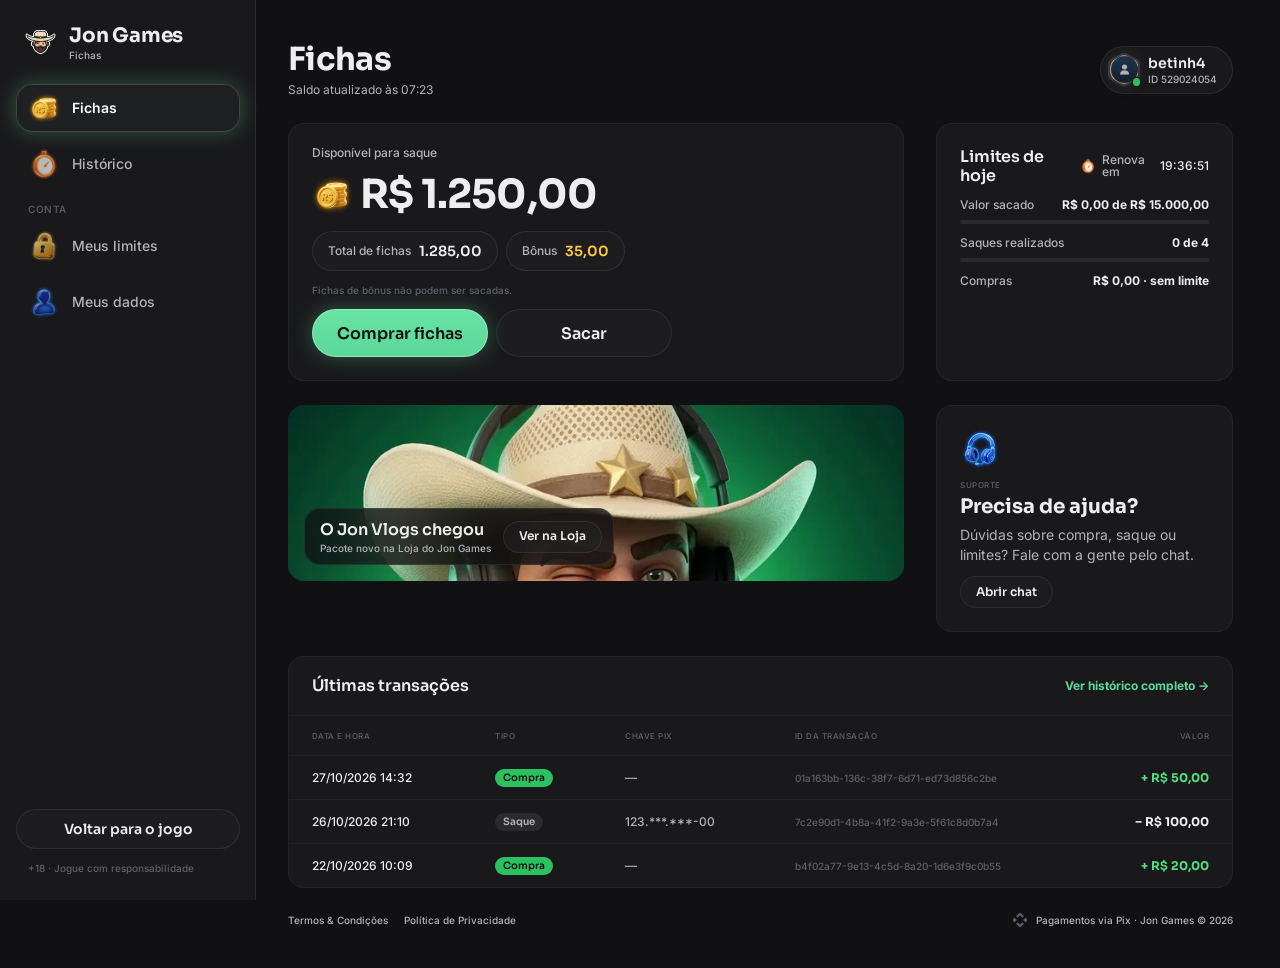
==== commit 495b140c: "Marca Jon Games no lugar de Jhon Games O nome certo da marca é Jon Games: header do desktop, título," ====
--- a/fichas/index.html
+++ b/fichas/index.html
@@ -5,7 +5,7 @@
 <meta name="viewport" content="width=device-width, initial-scale=1, viewport-fit=cover">
 <meta name="robots" content="noindex, nofollow">
 <meta name="theme-color" content="#111113">
-<title>Fichas · Jhon Games</title>
+<title>Fichas · Jon Games</title>
 <link rel="icon" href="../assets/ui/logo_icon.webp">
 <link rel="preconnect" href="https://fonts.googleapis.com">
 <link rel="preconnect" href="https://fonts.gstatic.com" crossorigin>
--- a/css/tokens.css
+++ b/css/tokens.css
@@ -1,4 +1,4 @@
-/* Jhon Games · tokens do DS EstrelaGames (Rjx31bgpOt4m1U8DVKyWtd · modo Jhon Games), valores resolvidos 1:1 */
+/* Jon Games · tokens do DS EstrelaGames (Rjx31bgpOt4m1U8DVKyWtd · modo Jon Games), valores resolvidos 1:1 */
 :root{
   color-scheme: dark;
   /* background */
@@ -48,7 +48,7 @@
   --f-display:"Sora", "Inter", system-ui, sans-serif;
   --f-ui:"Inter", system-ui, -apple-system, sans-serif;
   --f-call:"Industry", "Sora", sans-serif;
-  /* marca · Jhon Games (sobrescreve) */
+  /* marca · Jon Games (sobrescreve) */
   --back-top:#0d8353; --back-bottom:#072e1c; --btn-primary-text:#111113; --btn-primary-bg:#5bd899; --crew-nobru:#72EDAD; --crew-inhui:#72EDAD;
 }
 /* estilos de texto do DS */
--- a/fichas/fichas.css
+++ b/fichas/fichas.css
@@ -1,4 +1,4 @@
-/* Jhon Games · Fichas (página fora do app). Usa os tokens e componentes do app (../css/tokens.css + ui.css: .btn, .tabs, .tag, .field, .xbtn, .hav, .toast).
+/* Jon Games · Fichas (página fora do app). Usa os tokens e componentes do app (../css/tokens.css + ui.css: .btn, .tabs, .tag, .field, .xbtn, .hav, .toast).
    Celular (Figma W01–W09, 375): header + abas + cartões empilhados, comprar/sacar em tela cheia.
    Computador ≥ 1024 (Figma DW01–DW09, 1920): menu 256 à esquerda, conteúdo 1312 (grade 864 + 416, gap 32), comprar/sacar num drawer de 480. */
 html,body{height:auto;min-height:100%}
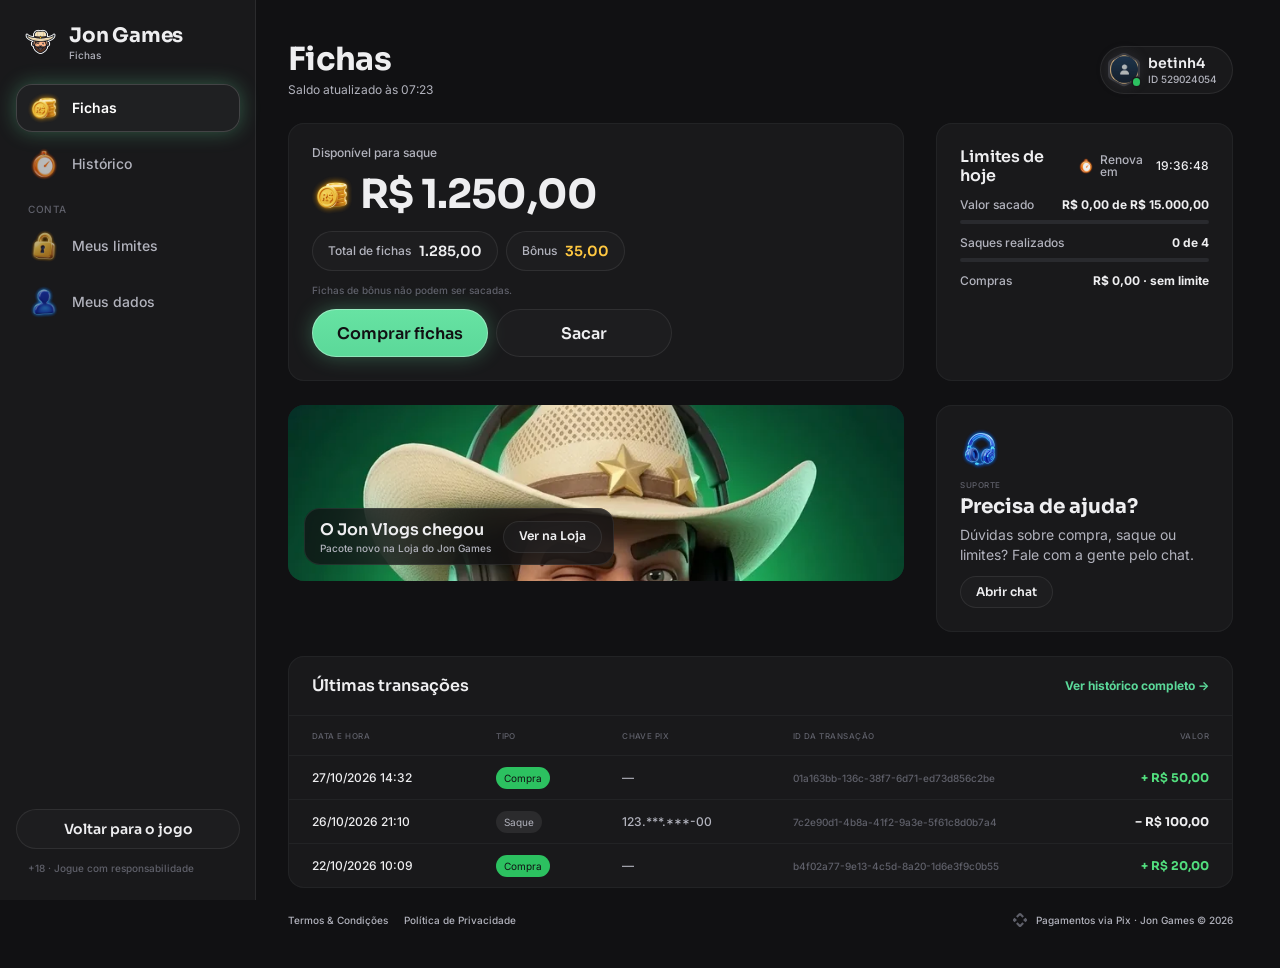
==== commit a838d875: "Header: saldo com dropdown (Saldo total, geral, Bônus, Bônus Fidelidade, livre pra saque, Sacar | Co" ====
--- a/fichas/index.html
+++ b/fichas/index.html
@@ -10,9 +10,9 @@
 <link rel="preconnect" href="https://fonts.googleapis.com">
 <link rel="preconnect" href="https://fonts.gstatic.com" crossorigin>
 <link rel="stylesheet" href="https://fonts.googleapis.com/css2?family=Inter:wght@400;500;600;700&family=Sora:wght@600;700;800&display=swap">
-<link rel="stylesheet" href="../css/tokens.css?v=20261027h">
-<link rel="stylesheet" href="../css/ui.css?v=20261027h">
-<link rel="stylesheet" href="fichas.css?v=20261027h">
+<link rel="stylesheet" href="../css/tokens.css?v=20261117d">
+<link rel="stylesheet" href="../css/ui.css?v=20261117d">
+<link rel="stylesheet" href="fichas.css?v=20261117d">
 </head>
 <body>
 <svg width="0" height="0" style="position:absolute" aria-hidden="true">
@@ -35,6 +35,6 @@
 <div class="veil" id="veil" hidden><section class="drawer" id="drawer" role="dialog" aria-modal="true"></section></div>
 <div class="toast" id="toast"><span class="hint-pill" id="toastTxt"></span></div>
 
-<script src="fichas.js?v=20261027h"></script>
+<script src="fichas.js?v=20261117d"></script>
 </body>
 </html>
--- a/css/tokens.css
+++ b/css/tokens.css
@@ -32,7 +32,7 @@
   /* games */
   --game-truco:#e5484d; --game-paulista:#3b74f5; --game-cacheta:#8752f2; --game-tranca:#2cc160; --game-buraco:#1f9a4a;
   --game-poker:#0fa968; --game-sinuca:#2fa35a; --game-todos:#72edad; --game-domino:#14b8a6; --game-dama:#f76b15; --game-xadrez:#5b6cff;
-  --game-paulista-tint:#3b74f53d; --game-truco-tint:#e5484d3d; --game-cacheta-tint:#8752f23d; --game-buraco-tint:#1f9a4a3d;
+  --game-paulista-tint:#3b74f53d; --game-truco-tint:#e5484d3d; --game-cacheta-tint:#8752f23d; --game-buraco-tint:#1f9a4a3d; --game-poker-tint:#0fa9683d; --game-sinuca-tint:#2fa35a3d;
   /* crew */
   --crew-engenheiro:#4fb3ff; --crew-comandante:#f5c542; --crew-piloto:#ff5a36; --crew-navegador:#e86bff; --crew-explorador:#4dffb8;
   --crew-bar:#ff9f43; --crew-reis:#34d399; --crew-nobru:#3d8bff; --crew-inhui:#ff4fb0;
@@ -40,6 +40,7 @@
   --stake-padrao-top:#005936; --stake-padrao-bottom:#072e1c; --stake-iniciante-top:#1f9a4a; --stake-iniciante-bottom:#1f502c;
   --table-card-top:#1f5a4a; --table-card-bottom:#0f2e2a; --table-stake:#ffc841;
   --plus-bg:#52de7e; --plus-icon:#111113;
+  --btn-success-top:#52de7e; --btn-success-bg:#1f9a4a; /* DS button-glass ☰ Type=Success (Comprar) */
   /* cards */
   --card-face:#ffffff; --card-border:#9ea2a4; --suit-red:#c72c3d; --suit-black:#141922; --back-top:#0e6c44; --back-bottom:#003d21;
   /* seat timer */
--- a/css/ui.css
+++ b/css/ui.css
@@ -8,6 +8,7 @@
 [role="button"]{cursor:pointer;-webkit-tap-highlight-color:transparent;-webkit-user-select:none;user-select:none;outline:0}
 input{font:inherit;color:inherit;border:0;background:none;outline:0;padding:0;margin:0;min-width:0}
 img,video{display:block;max-width:100%;user-select:none;-webkit-user-drag:none}
+video::-webkit-media-controls,video::-webkit-media-controls-start-playback-button,video::-webkit-media-controls-overlay-play-button{display:none!important;-webkit-appearance:none} /* sem botão de play: os vídeos são fundo */
 svg{display:block}
 [hidden]{display:none!important}
 .ic{flex:none;object-fit:contain;pointer-events:none}
@@ -50,6 +51,45 @@
 .cpill.bonus .t b{color:var(--text-prize)}
 .cpill .plus{width:20px;height:20px;border-radius:10px;background:var(--plus-bg);display:grid;place-items:center;flex:none}
 .cpill .plus svg{width:12px;height:12px;fill:var(--plus-icon)}
+/* saldo com seta: abre o dropdown (DS header-game ◉ Expanded) */
+.cpill .chev{width:20px;height:20px;display:grid;place-items:center;flex:none}
+.cpill .chev svg{width:10px;height:10px;fill:var(--text-muted);transform:rotate(90deg);transition:transform .2s}
+.cpill.open{box-shadow:inset 0 0 0 1px var(--border-strong)} .cpill.open .chev svg{transform:rotate(-90deg)}
+.hdr .hbuy{flex:1;min-width:0}
+/* dropdown do saldo (DS balance-panel) · celular: preso embaixo do header */
+.baldrop{position:absolute;left:0;right:0;top:64px;bottom:0;z-index:45;background:var(--bga-default-75);animation:fade .15s both}
+.balp{display:flex;flex-direction:column;gap:16px;max-height:100%;overflow:auto;padding:16px 16px 24px;background:var(--bg-subtle);border-radius:0 0 24px 24px;box-shadow:inset 0 -1px 0 var(--hl-subtle),0 16px 40px rgba(0,0,0,.4);animation:balIn .22s cubic-bezier(.2,.8,.2,1) both}
+@keyframes balIn{from{transform:translateY(-12px);opacity:0}}
+.balp .top{display:flex;justify-content:space-between;align-items:flex-start}
+.balp .top small{font:500 12px/1.2 var(--f-ui);color:var(--text-muted)}
+.balp .tv{display:flex;align-items:center;gap:8px;margin-top:4px}
+.balp .tv b{font:700 32px/1.2 var(--f-display);letter-spacing:-.02em;font-variant-numeric:tabular-nums}
+.balp .eye,.balp .x{display:grid;place-items:center;width:28px;height:28px}
+.balp .eye svg{width:20px;height:20px;fill:var(--text-muted)}
+.balp .x svg{width:12px;height:12px;fill:var(--text-muted);transform:rotate(-90deg)}
+.balp .rows{display:flex;flex-direction:column;gap:12px}
+.balp .kv{display:flex;justify-content:space-between;gap:12px;font:400 14px/1.4 var(--f-ui);color:var(--text-muted)}
+.balp .kv b{font-weight:400;color:var(--text-default);font-variant-numeric:tabular-nums;text-align:right}
+.balp hr{border:0;height:1px;background:var(--border-muted);margin:0}
+.balp .acts{display:flex;gap:12px} .balp .acts .btn{flex:1}
+/* Bônus Fidelidade (DS _loyalty-bonus): Resgatar quando tem valor · Juntando com a seta que abre as regras */
+.fid{display:flex;flex-direction:column;gap:12px;padding:8px 12px 8px 8px;border-radius:24px;background:var(--bga-strong-50);box-shadow:inset 0 0 0 1px var(--border-muted)}
+.fid.ready{flex-direction:row;align-items:center;gap:8px}
+.fid .ic{width:28px;height:28px;flex:none}
+.fid .t{flex:1;min-width:0;display:flex;flex-direction:column;gap:2px;text-align:left}
+.fid .t b{font:400 14px/1.3 var(--f-ui);color:var(--text-default)}
+.fid .t small{font:500 10px/1.2 var(--f-ui);color:var(--text-muted)}
+.fid .v{font:400 14px/1 var(--f-ui);font-variant-numeric:tabular-nums}
+.fid .row{display:flex;align-items:center;gap:8px;width:100%}
+.fid .chev{width:20px;height:20px;display:grid;place-items:center;flex:none}
+.fid .chev svg{width:10px;height:10px;fill:var(--text-muted);transform:rotate(90deg);transition:transform .2s}
+.fid.open{border-radius:16px;padding:8px 12px 12px 8px} .fid.open .chev svg{transform:rotate(-90deg)}
+.fid .more{display:flex;flex-direction:column;gap:12px}
+.fid .wk{display:flex;flex-direction:column;gap:4px;padding:12px;border-radius:12px;background:var(--bga-default-50);box-shadow:inset 0 0 0 1px var(--border-muted)}
+.fid .wk small{font:500 12px/1.2 var(--f-ui);color:var(--text-muted)}
+.fid .wk b{font:700 20px/1.2 var(--f-display);color:var(--text-prize);font-variant-numeric:tabular-nums}
+.fid p{margin:0;font:400 12px/1.5 var(--f-ui);color:var(--text-muted)}
+.fid .kv{font-size:12px}
 .hbell{position:relative;width:36px;height:36px;border-radius:18px;background:var(--bga-strong-50);box-shadow:inset 0 0 0 1px var(--border-muted);display:grid;place-items:center;flex:none}
 .hbell .ic{width:28px;height:28px}
 .hbell i{position:absolute;left:28px;top:0;width:8px;height:8px;border-radius:50%;background:var(--notification-error)}
@@ -122,6 +162,7 @@
 .btn.m44{height:44px;border-radius:22px}
 .btn.pri{background:linear-gradient(180deg,var(--btn-primary-top),var(--btn-primary-bg));box-shadow:inset 0 0 0 1px var(--hl),0 0 20px var(--glow-info);color:var(--btn-primary-text)}
 .btn.sec{background:var(--bga-strong-50);box-shadow:inset 0 0 0 1px var(--border-muted);color:var(--text-default)}
+.btn.ok{background:linear-gradient(180deg,var(--btn-success-top),var(--btn-success-bg));box-shadow:inset 0 0 0 1px var(--hl),0 0 20px var(--glow-success);color:#fff}
 .btn:disabled,.btn.dis{background:var(--btn-disabled-bg);box-shadow:none;color:var(--btn-disabled-text);pointer-events:none}
 .btn.danger-txt{background:none;box-shadow:none;color:var(--text-error);font:500 14px/1 var(--f-ui)}
 .btn.fill{flex:1;min-width:0}
@@ -136,9 +177,9 @@
 .bicon.s28{width:28px;height:28px;border-radius:14px}.bicon.s28 svg{width:16px;height:16px}
 
 /* ---------- tag ---------- */
-.tag{display:inline-flex;align-items:center;gap:4px;padding:2px 8px;border-radius:999px;font:600 12px/14px var(--f-display);white-space:nowrap;flex:none}
+.tag{display:inline-flex;align-items:center;gap:4px;padding:2px 8px;border-radius:999px;font:400 12px/18px var(--f-ui);white-space:nowrap;flex:none}
 .tag.neutral{background:#ffffff14;color:var(--text-muted)}
-.tag.gold{background:#5bd89929;color:var(--text-brand);box-shadow:inset 0 0 0 1px #b9f9d38c}
+.tag.gold{padding:3px 8px;background:#5bd89929;color:#fff;box-shadow:inset 0 0 0 1px #b9f9d38c}
 .tag.success{background:var(--sys-success);color:var(--bg-default)}
 .tag.danger{background:var(--sys-error);color:var(--text-default)}
 .tag.info{background:var(--sys-info);color:var(--text-default)}
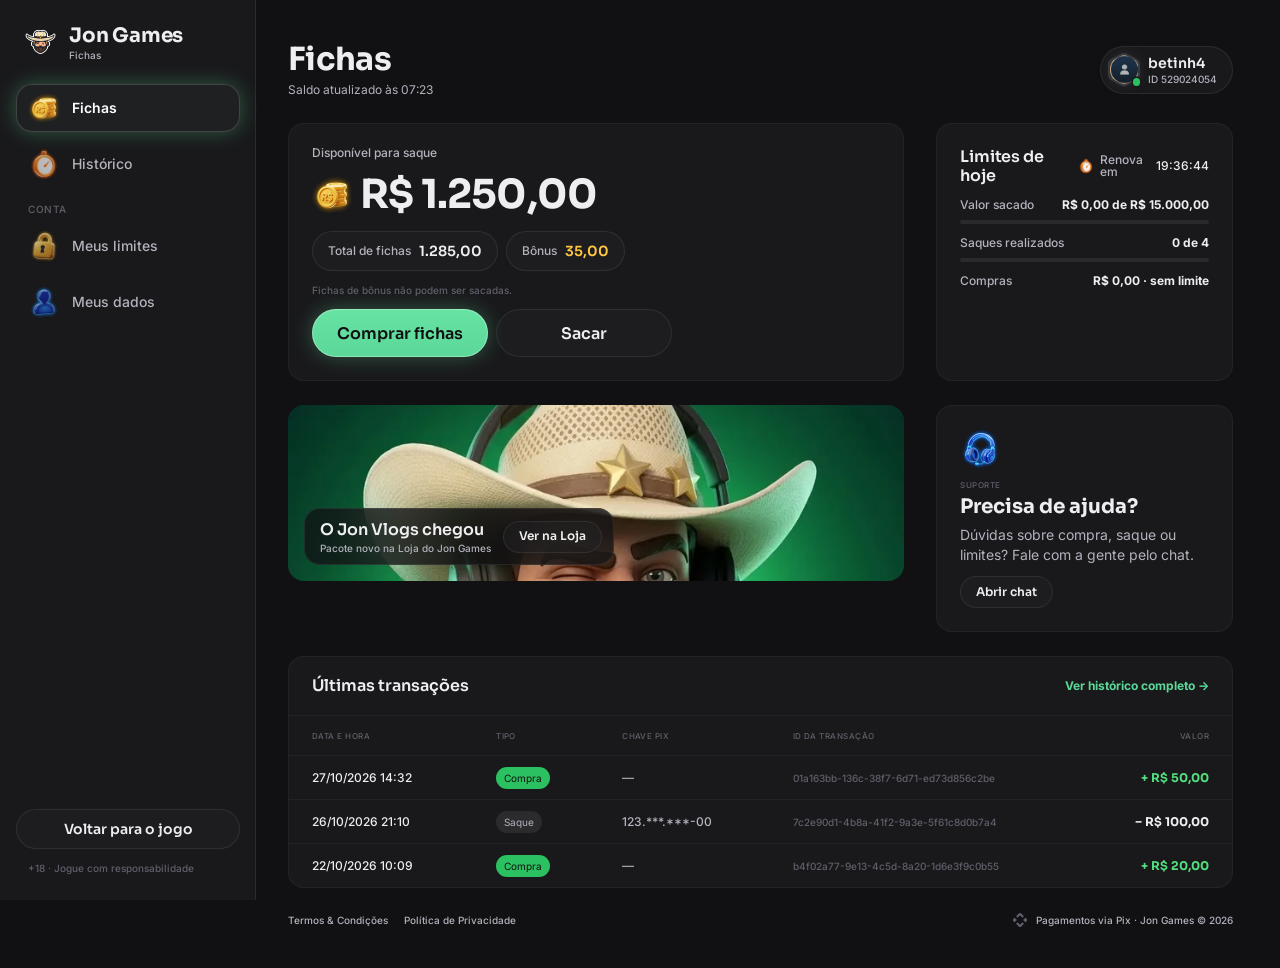
==== commit 6db0c049: "Loja como na produção + promoção: pacotes a R$ 9,90 com as famílias da página Skins, pacote da marca" ====
--- a/fichas/index.html
+++ b/fichas/index.html
@@ -10,9 +10,9 @@
 <link rel="preconnect" href="https://fonts.googleapis.com">
 <link rel="preconnect" href="https://fonts.gstatic.com" crossorigin>
 <link rel="stylesheet" href="https://fonts.googleapis.com/css2?family=Inter:wght@400;500;600;700&family=Sora:wght@600;700;800&display=swap">
-<link rel="stylesheet" href="../css/tokens.css?v=20261117d">
-<link rel="stylesheet" href="../css/ui.css?v=20261117d">
-<link rel="stylesheet" href="fichas.css?v=20261117d">
+<link rel="stylesheet" href="../css/tokens.css?v=20261119a">
+<link rel="stylesheet" href="../css/ui.css?v=20261119a">
+<link rel="stylesheet" href="fichas.css?v=20261119a">
 </head>
 <body>
 <svg width="0" height="0" style="position:absolute" aria-hidden="true">
@@ -35,6 +35,6 @@
 <div class="veil" id="veil" hidden><section class="drawer" id="drawer" role="dialog" aria-modal="true"></section></div>
 <div class="toast" id="toast"><span class="hint-pill" id="toastTxt"></span></div>
 
-<script src="fichas.js?v=20261117d"></script>
+<script src="fichas.js?v=20261119a"></script>
 </body>
 </html>
--- a/css/tokens.css
+++ b/css/tokens.css
@@ -36,6 +36,8 @@
   /* crew */
   --crew-engenheiro:#4fb3ff; --crew-comandante:#f5c542; --crew-piloto:#ff5a36; --crew-navegador:#e86bff; --crew-explorador:#4dffb8;
   --crew-bar:#ff9f43; --crew-reis:#34d399; --crew-nobru:#3d8bff; --crew-inhui:#ff4fb0;
+  /* famílias da página Skins (mesma cor da chamada do Truco) */
+  --crew-laje:#ff7f50; --crew-portaria:#3ddc84; --crew-live:#b45cff; --crew-feira:#ffa62b; --crew-navalha:#ff4fb0; --crew-varzea:#5be37d; --crew-oficina:#3db8ff; --crew-posto:#ff3b4a; --crew-fliper:#a45cff; --crew-grau:#4fa3ff; --crew-palpite:#f2b233;
   /* stake / table */
   --stake-padrao-top:#005936; --stake-padrao-bottom:#072e1c; --stake-iniciante-top:#1f9a4a; --stake-iniciante-bottom:#1f502c;
   --table-card-top:#1f5a4a; --table-card-bottom:#0f2e2a; --table-stake:#ffc841;
--- a/css/ui.css
+++ b/css/ui.css
@@ -60,10 +60,9 @@
 .baldrop{position:absolute;left:0;right:0;top:64px;bottom:0;z-index:45;background:var(--bga-default-75);animation:fade .15s both}
 .balp{display:flex;flex-direction:column;gap:16px;max-height:100%;overflow:auto;padding:16px 16px 24px;background:var(--bg-subtle);border-radius:0 0 24px 24px;box-shadow:inset 0 -1px 0 var(--hl-subtle),0 16px 40px rgba(0,0,0,.4);animation:balIn .22s cubic-bezier(.2,.8,.2,1) both}
 @keyframes balIn{from{transform:translateY(-12px);opacity:0}}
-.balp .top{display:flex;justify-content:space-between;align-items:flex-start}
+.balp .top{display:flex;justify-content:space-between;align-items:center}
 .balp .top small{font:500 12px/1.2 var(--f-ui);color:var(--text-muted)}
-.balp .tv{display:flex;align-items:center;gap:8px;margin-top:4px}
-.balp .tv b{font:700 32px/1.2 var(--f-display);letter-spacing:-.02em;font-variant-numeric:tabular-nums}
+.balp .tv{display:flex;align-items:center;gap:4px}
 .balp .eye,.balp .x{display:grid;place-items:center;width:28px;height:28px}
 .balp .eye svg{width:20px;height:20px;fill:var(--text-muted)}
 .balp .x svg{width:12px;height:12px;fill:var(--text-muted);transform:rotate(-90deg)}
